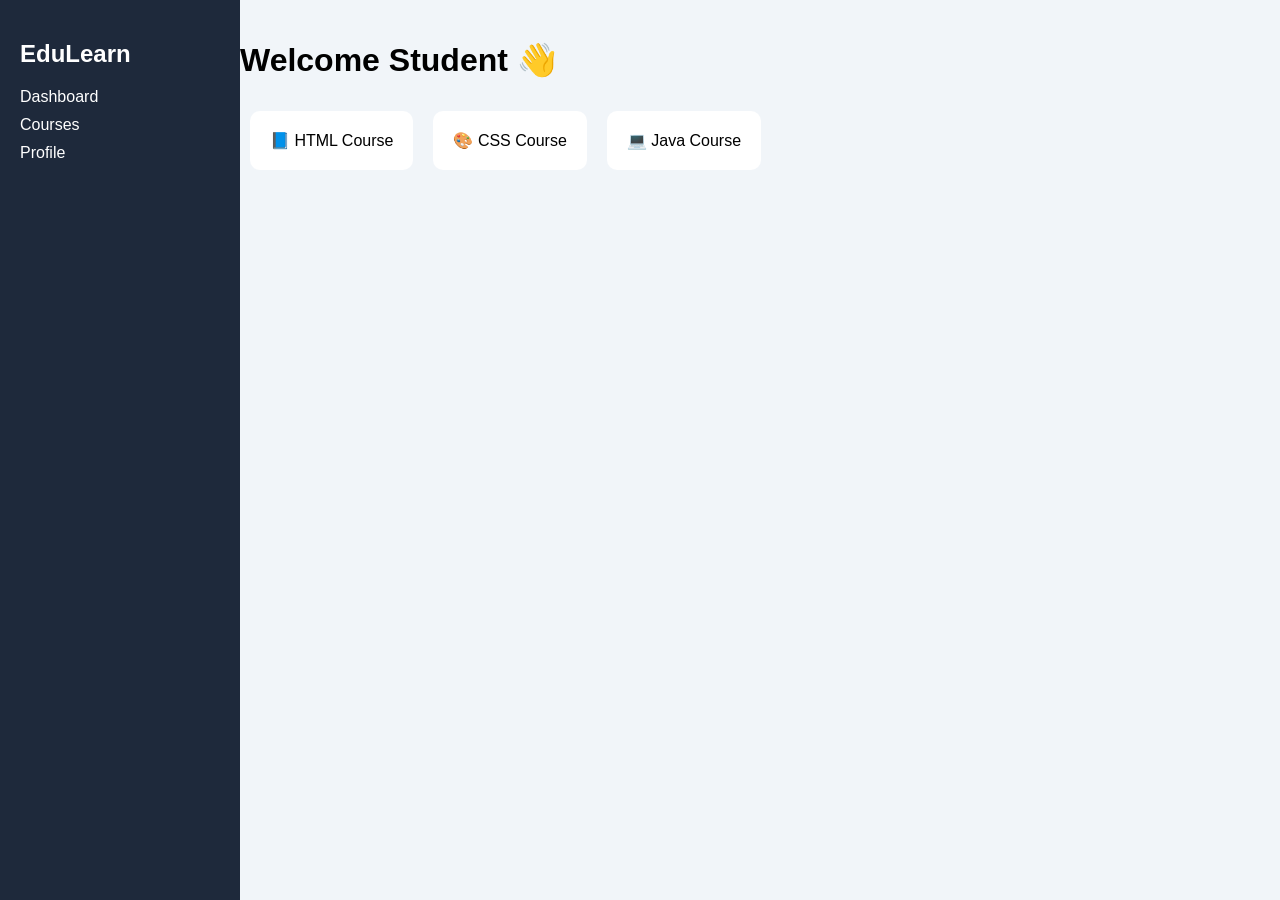
==== courses.html @ e2788d23 "intialize website" ====
<!DOCTYPE html>
<html>
<head>
    <title>Dashboard</title>
    <link rel="stylesheet" href="style.css">
</head>
<body>

<div class="sidebar">
    <h2>EduLearn</h2>
    <a href="dashboard.html">Dashboard</a>
    <a href="courses.html">Courses</a>
    <a href="profile.html">Profile</a>
</div>

<div class="main">
    <h1>Welcome Student 👋</h1>

    <div class="cards">
        <div class="card">📘 HTML Course</div>
        <div class="card">🎨 CSS Course</div>
        <div class="card">💻 Java Course</div>
    </div>
</div>

</body>
</html>
---- style.css ----
body {
    margin: 0;
    font-family: Arial;
    background: #f1f5f9;
}

/* Center login */
.center {
    display: flex;
    justify-content: center;
    align-items: center;
    height: 100vh;
}

/* Login Box */
.login-box {
    background: white;
    padding: 30px;
    border-radius: 10px;
    text-align: center;
    width: 300px;
}

.login-box input {
    width: 100%;
    margin: 10px 0;
    padding: 10px;
}

.btn {
    display: block;
    background: #2563eb;
    color: white;
    padding: 10px;
    text-decoration: none;
    margin-top: 10px;
}

/* Sidebar */
.sidebar {
    width: 200px;
    height: 100vh;
    background: #1e293b;
    color: white;
    position: fixed;
    padding: 20px;
}

.sidebar a {
    display: block;
    color: white;
    margin: 10px 0;
    text-decoration: none;
}

/* Main */
.main {
    margin-left: 220px;
    padding: 20px;
}

/* Cards */
.cards {
    display: flex;
}

.card {
    background: white;
    padding: 20px;
    margin: 10px;
    border-radius: 10px;
}
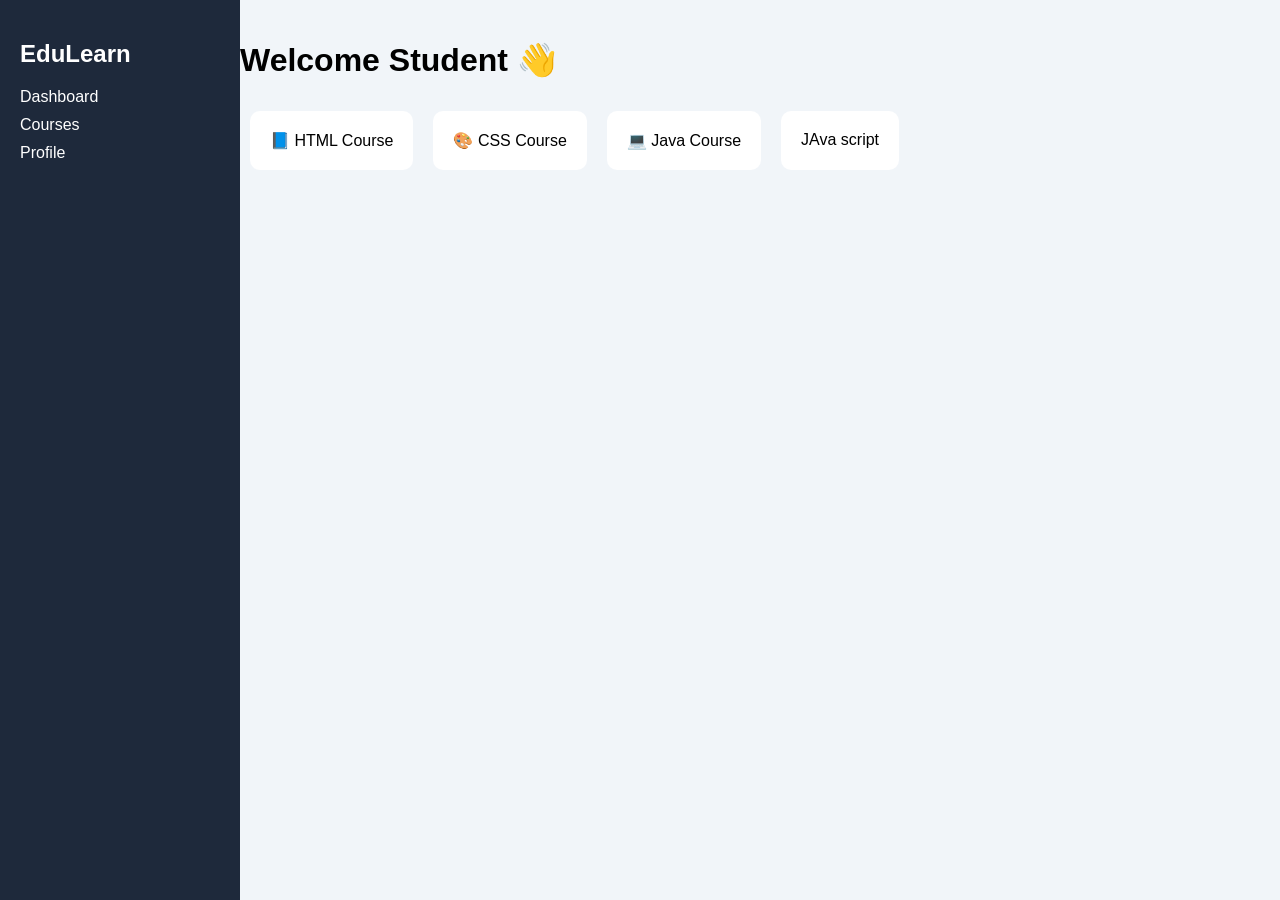
==== commit fad93063: "website" ====
--- a/courses.html
+++ b/courses.html
@@ -20,6 +20,7 @@
         <div class="card">📘 HTML Course</div>
         <div class="card">🎨 CSS Course</div>
         <div class="card">💻 Java Course</div>
+        <div class="card">   JAva script</div>
     </div>
 </div>
 
